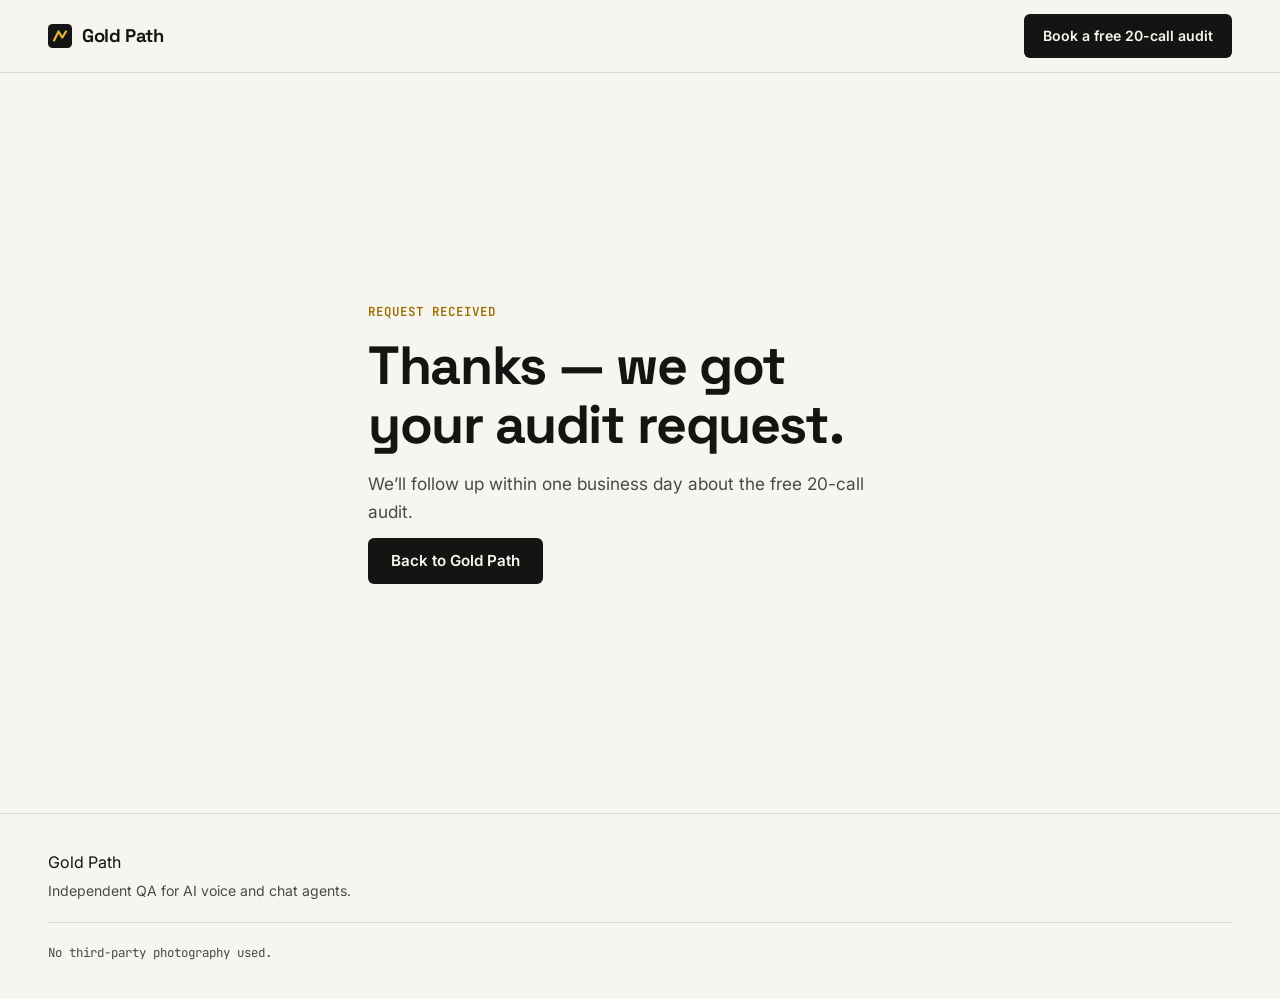
==== thanks.html @ 4098e69e "Add Works with logos, Netlify audit form, and current model wording. Replace the placeholder mailto " ====
<!doctype html>
<html lang="en" data-type="service">
<head>
  <meta charset="utf-8">
  <meta name="viewport" content="width=device-width, initial-scale=1">
  <meta name="theme-color" content="#F7F5F0">
  <title>Thanks — Gold Path</title>
  <meta name="description" content="Thanks. Gold Path received your free 20-call audit request.">
  <meta name="robots" content="noindex">
  <link rel="icon" type="image/svg+xml" href="data:image/svg+xml,%3Csvg xmlns='http://www.w3.org/2000/svg' viewBox='0 0 32 32'%3E%3Crect width='32' height='32' rx='6' fill='%23141413'/%3E%3Cpath d='M8 22L14 10L19 18L24 10' fill='none' stroke='%23E5B53B' stroke-width='3' stroke-linecap='round' stroke-linejoin='round'/%3E%3C/svg%3E">
  <link rel="preconnect" href="https://fonts.googleapis.com">
  <link rel="preconnect" href="https://fonts.gstatic.com" crossorigin>
  <link href="https://fonts.googleapis.com/css2?family=Inter:wght@400;500;600&family=JetBrains+Mono:wght@400;500;600&family=Space+Grotesk:wght@500;600;700&display=swap" rel="stylesheet">
  <link rel="stylesheet" href="styles.css">
</head>
<body>
  <a class="skip-link" href="#main">Skip to main content</a>

  <header class="site-header">
    <div class="wrap header-inner">
      <a class="brand" href="/" aria-label="Gold Path home">
        <span class="brand-mark" aria-hidden="true">
          <svg width="24" height="24" viewBox="0 0 32 32" fill="none">
            <rect width="32" height="32" rx="6" fill="currentColor"/>
            <path d="M8 22L14 10L19 18L24 10" stroke="#E5B53B" stroke-width="3" stroke-linecap="round" stroke-linejoin="round"/>
          </svg>
        </span>
        <span class="brand-name">Gold Path</span>
      </a>
      <div class="header-actions">
        <a class="btn btn-primary btn-sm" href="/#book-audit">Book a free 20-call audit</a>
      </div>
    </div>
  </header>

  <main id="main">
    <section class="section section-light thanks-page">
      <div class="wrap thanks-page-inner">
        <p class="eyebrow">Request received</p>
        <h1>Thanks — we got your audit request.</h1>
        <p class="section-lead">We’ll follow up within one business day about the free 20-call audit.</p>
        <p><a class="btn btn-primary" href="/">Back to Gold Path</a></p>
      </div>
    </section>
  </main>

  <footer class="site-footer">
    <div class="wrap footer-inner">
      <div class="footer-brand">
        <span class="brand-name">Gold Path</span>
        <span class="footer-tagline">Independent QA for AI voice and chat agents.</span>
      </div>
      <p class="footer-meta">No third-party photography used.</p>
    </div>
  </footer>
</body>
</html>
---- styles.css ----
/* Gold Path — Independent QA for AI Voice & Chat Agents
   Design system: single palette, equal edges, quiet hover micro-interactions, accessible contrast */

:root {
  --bg: #F7F5F0;
  --surface: #FFFFFF;
  --surface-2: #EFECE4;
  --ink: #141413;
  --ink-muted: #4A4945;
  --border: #DDD8CC;

  --dark-bg: #141413;
  --dark-surface: #1E1D1B;
  --dark-ink: #F7F5F0;
  --dark-muted: #B8B4A8;
  --dark-border: #2F2E2A;

  --accent: #9A6F00;
  --accent-hover: #7D5A00;
  --accent-on-dark: #E5B53B;

  --pass-ink: #145334;
  --pass-bg: #E5F4EC;
  --fail-ink: #991B1B;
  --fail-bg: #FDECEC;

  --radius-sm: 6px;
  --radius: 10px;
  --radius-lg: 14px;

  --font-display: 'Space Grotesk', -apple-system, BlinkMacSystemFont, 'Segoe UI', sans-serif;
  --font-sans: 'Inter', -apple-system, BlinkMacSystemFont, 'Segoe UI', sans-serif;
  --font-mono: 'JetBrains Mono', ui-monospace, SFMono-Regular, Menlo, monospace;

  --wrap: 1200px;
  --gutter: clamp(20px, 4vw, 48px);
  --ease: cubic-bezier(0.22, 1, 0.36, 1);
}

*,
*::before,
*::after {
  box-sizing: border-box;
}

html {
  scroll-behavior: smooth;
  background: var(--bg);
  color: var(--ink);
  font-family: var(--font-sans);
  font-size: 16px;
  line-height: 1.6;
  -webkit-font-smoothing: antialiased;
}

body {
  margin: 0;
  background: var(--bg);
  color: var(--ink);
  overflow-x: clip;
}

/* Skip link */
.skip-link {
  position: fixed;
  top: 12px;
  left: 12px;
  z-index: 1000;
  padding: 12px 18px;
  background: var(--ink);
  color: var(--bg);
  border-radius: var(--radius-sm);
  font-weight: 600;
  text-decoration: none;
  transform: translateY(-200%);
  transition: transform 0.18s var(--ease);
}

.skip-link:focus {
  transform: translateY(0);
  outline: 3px solid var(--accent-on-dark);
  outline-offset: 2px;
}

/* Focus ring */
:focus-visible {
  outline: 2px solid var(--accent);
  outline-offset: 3px;
}

.section-dark :focus-visible {
  outline-color: var(--accent-on-dark);
}

/* Equal edges container */
.wrap {
  width: 100%;
  max-width: calc(var(--wrap) + var(--gutter) * 2);
  margin-inline: auto;
  padding-inline: var(--gutter);
}

/* Typography */
h1, h2, h3 {
  font-family: var(--font-display);
  margin: 0;
  letter-spacing: -0.025em;
  line-height: 1.1;
  overflow-wrap: break-word;
}

h1 {
  font-size: clamp(2rem, 4.2vw, 3.6rem);
  font-weight: 700;
}

h2 {
  font-size: clamp(1.85rem, 3.2vw, 2.75rem);
  font-weight: 600;
}

h3 {
  font-size: 1.35rem;
  font-weight: 600;
  line-height: 1.25;
}

p {
  margin: 0;
}

.eyebrow {
  font-family: var(--font-mono);
  font-size: 0.78rem;
  font-weight: 600;
  letter-spacing: 0.08em;
  text-transform: uppercase;
  color: var(--accent);
  margin-bottom: 14px;
}

.eyebrow-gold {
  color: var(--accent-on-dark);
}

.mono {
  font-family: var(--font-mono);
}

/* Buttons */
.btn {
  display: inline-flex;
  align-items: center;
  justify-content: center;
  min-height: 46px;
  padding: 0 22px;
  border-radius: var(--radius-sm);
  font-family: var(--font-sans);
  font-size: 0.95rem;
  font-weight: 600;
  text-decoration: none;
  cursor: pointer;
  border: 1.5px solid transparent;
  transition: background-color 0.16s var(--ease), color 0.16s var(--ease), border-color 0.16s var(--ease), transform 0.14s var(--ease);
}

.btn:hover {
  transform: translateY(-1px);
}

.btn:active {
  transform: translateY(1px);
}

.btn-sm {
  min-height: 44px;
  padding: 0 18px;
  font-size: 0.88rem;
}

.btn-full {
  width: 100%;
}

.btn-primary {
  background: var(--ink);
  color: var(--bg);
}

.btn-primary:hover {
  background: #2B2A27;
}

.section-dark .btn-primary {
  background: var(--accent-on-dark);
  color: var(--ink);
}

.section-dark .btn-primary:hover {
  background: #F0C654;
}

.btn-secondary {
  background: transparent;
  color: var(--ink);
  border-color: var(--border);
}

.btn-secondary:hover {
  border-color: var(--ink);
  background: var(--surface);
}

/* Header */
.site-header {
  position: sticky;
  top: 0;
  z-index: 100;
  background: rgba(247, 245, 240, 0.94);
  backdrop-filter: blur(10px);
  border-bottom: 1px solid var(--border);
}

.header-inner {
  display: flex;
  align-items: center;
  justify-content: space-between;
  gap: 24px;
  min-height: 72px;
}

.brand {
  display: inline-flex;
  align-items: center;
  gap: 10px;
  color: var(--ink);
  text-decoration: none;
  font-family: var(--font-display);
  font-weight: 700;
  font-size: 1.15rem;
  letter-spacing: -0.02em;
  min-height: 44px;
}

.brand-mark {
  display: inline-flex;
}

.site-nav {
  display: flex;
  align-items: center;
  gap: 28px;
}

.site-nav a {
  position: relative;
  color: var(--ink-muted);
  text-decoration: none;
  font-size: 0.92rem;
  font-weight: 500;
  min-height: 44px;
  display: inline-flex;
  align-items: center;
  transition: color 0.16s var(--ease);
}

.site-nav a::after {
  content: '';
  position: absolute;
  left: 0;
  right: 0;
  bottom: 10px;
  height: 1.5px;
  background: var(--ink);
  transform: scaleX(0);
  transform-origin: left;
  transition: transform 0.2s var(--ease);
}

.site-nav a:hover {
  color: var(--ink);
}

.site-nav a:hover::after {
  transform: scaleX(1);
}

.header-actions {
  display: flex;
  align-items: center;
  gap: 12px;
}

.menu-toggle {
  display: none;
  width: 44px;
  height: 44px;
  padding: 0;
  background: transparent;
  border: 1.5px solid var(--border);
  border-radius: var(--radius-sm);
  cursor: pointer;
  align-items: center;
  justify-content: center;
}

.menu-bars {
  position: relative;
  width: 18px;
  height: 2px;
  background: var(--ink);
  display: block;
}

.menu-bars::before,
.menu-bars::after {
  content: '';
  position: absolute;
  left: 0;
  width: 18px;
  height: 2px;
  background: var(--ink);
}

.menu-bars::before { top: -6px; }
.menu-bars::after { top: 6px; }

.mobile-nav {
  border-top: 1px solid var(--border);
  background: var(--bg);
  padding: 16px 0 24px;
}

.mobile-nav-inner {
  display: flex;
  flex-direction: column;
  gap: 8px;
}

.mobile-nav a:not(.btn) {
  display: flex;
  align-items: center;
  min-height: 44px;
  color: var(--ink);
  text-decoration: none;
  font-weight: 500;
  border-bottom: 1px solid var(--border);
}

.mobile-nav .btn {
  margin-top: 12px;
}

/* Sections — one section per screen rhythm */
.hero {
  min-height: calc(100svh - 72px);
  display: flex;
  align-items: center;
  padding-block: clamp(40px, 6vh, 72px);
}

.section {
  min-height: 92svh;
  display: flex;
  align-items: center;
  padding-block: clamp(64px, 9vh, 112px);
}

.section-light {
  background: var(--bg);
  color: var(--ink);
}

.section-stone {
  background: var(--surface-2);
  color: var(--ink);
}

.section-dark {
  background: var(--dark-bg);
  color: var(--dark-ink);
}

.section-header {
  max-width: 720px;
  margin-bottom: clamp(36px, 5vh, 56px);
}

.section-lead {
  margin-top: 16px;
  font-size: 1.08rem;
  color: var(--ink-muted);
  max-width: 60ch;
}

.section-dark .section-lead {
  color: var(--dark-muted);
}

/* Hero layout */
.hero-grid {
  display: grid;
  grid-template-columns: minmax(0, 1.05fr) minmax(0, 0.95fr);
  gap: clamp(32px, 5vw, 64px);
  align-items: center;
}

.hero-lead {
  margin-top: 20px;
  font-size: 1.12rem;
  color: var(--ink-muted);
  max-width: 52ch;
}

.hero-actions {
  display: flex;
  flex-wrap: wrap;
  gap: 12px;
  margin-top: 28px;
}

.hero-facts {
  display: grid;
  grid-template-columns: repeat(3, minmax(0, 1fr));
  gap: 16px;
  margin: 36px 0 0;
  padding-top: 24px;
  border-top: 1px solid var(--border);
}

.hero-facts dt {
  font-family: var(--font-mono);
  font-size: 0.72rem;
  text-transform: uppercase;
  letter-spacing: 0.06em;
  color: var(--ink-muted);
  margin-bottom: 4px;
}

.hero-facts dd {
  margin: 0;
  font-size: 0.92rem;
  font-weight: 600;
  color: var(--ink);
}

/* Hero entrance once on load */
[data-enter] [data-enter-item] {
  opacity: 0;
  transform: translateY(14px);
  transition: opacity 0.55s var(--ease), transform 0.55s var(--ease);
}

[data-enter].is-entered [data-enter-item] {
  opacity: 1;
  transform: translateY(0);
}

[data-enter].is-entered [data-enter-item]:nth-child(2) { transition-delay: 0.06s; }
[data-enter].is-entered [data-enter-item]:nth-child(3) { transition-delay: 0.12s; }
[data-enter].is-entered [data-enter-item]:nth-child(4) { transition-delay: 0.18s; }
[data-enter].is-entered [data-enter-item]:nth-child(5) { transition-delay: 0.24s; }

/* Hero visual: One-Page Ship / Don't-Ship Report */
.hero-copy,
.hero-visual,
.thesis-statement,
.diagram-panel,
.scenario-detail,
.close-copy,
.audit-form {
  min-width: 0;
}

.audit-form {
  position: relative;
}

.hp,
.hp * {
  position: absolute;
  left: 0;
  top: 0;
  width: 1px;
  height: 1px;
  padding: 0;
  margin: 0;
  overflow: hidden;
  clip: rect(0, 0, 0, 0);
  clip-path: inset(50%);
  white-space: nowrap;
  border: 0;
}

.audit-form-panel {
  min-width: 0;
}

.audit-thanks {
  background: var(--dark-surface);
  border: 1px solid var(--dark-border);
  border-radius: var(--radius);
  padding: clamp(24px, 3.5vw, 36px);
}

.thanks-kicker {
  margin: 0 0 8px;
  font-family: var(--font-mono);
  font-size: 0.74rem;
  letter-spacing: 0.08em;
  text-transform: uppercase;
  color: var(--accent-on-dark);
}

.audit-thanks h3 {
  margin: 0 0 10px;
  font-family: var(--font-display);
  font-size: 1.45rem;
  line-height: 1.3;
  color: var(--dark-ink);
}

.audit-thanks p {
  margin: 0;
  color: var(--dark-muted);
  font-size: 1rem;
}

.audit-form.is-hidden {
  display: none;
}

.report-card {
  width: 100%;
  max-width: 100%;
  min-width: 0;
  background: var(--surface);
  border: 1.5px solid var(--ink);
  border-radius: var(--radius);
  padding: 24px;
  box-shadow: 0 18px 40px rgba(20, 20, 19, 0.08);
}

.report-header {
  display: flex;
  flex-wrap: wrap;
  align-items: flex-start;
  justify-content: space-between;
  gap: 12px 16px;
  padding-bottom: 16px;
  border-bottom: 1px solid var(--border);
}

.report-header > div {
  min-width: 0;
  flex: 1 1 200px;
}

.report-kicker {
  display: block;
  font-family: var(--font-mono);
  font-size: 0.72rem;
  font-weight: 600;
  letter-spacing: 0.06em;
  color: var(--accent);
}

.report-meta {
  font-family: var(--font-mono);
  font-size: 0.82rem;
  color: var(--ink-muted);
  margin-top: 4px;
  overflow-wrap: anywhere;
}

.verdict {
  font-family: var(--font-mono);
  font-size: 0.78rem;
  font-weight: 600;
  padding: 6px 10px;
  border-radius: 4px;
  white-space: nowrap;
}

.verdict-hold {
  background: var(--fail-bg);
  color: var(--fail-ink);
  border: 1px solid #F5C2C2;
}

.report-summary-bar {
  display: grid;
  grid-template-columns: repeat(4, minmax(0, 1fr));
  gap: 12px;
  padding: 14px 0;
  border-bottom: 1px solid var(--border);
}

.stat-label {
  display: block;
  font-size: 0.74rem;
  color: var(--ink-muted);
}

.stat-val {
  font-family: var(--font-mono);
  font-size: 0.92rem;
  font-weight: 600;
  color: var(--ink);
}

.stat-fail {
  color: var(--fail-ink);
}

.report-table {
  margin-top: 12px;
  display: flex;
  flex-direction: column;
}

.report-row {
  display: grid;
  grid-template-columns: minmax(0, 1fr) auto auto;
  gap: 16px;
  align-items: center;
  padding: 10px 8px;
  border-bottom: 1px solid var(--border);
  font-size: 0.88rem;
}

.report-row > span:first-child {
  min-width: 0;
  overflow-wrap: break-word;
}

.report-head {
  font-family: var(--font-mono);
  font-size: 0.72rem;
  text-transform: uppercase;
  letter-spacing: 0.05em;
  color: var(--ink-muted);
  padding-top: 4px;
}

.report-row-fail {
  background: #FFF8F8;
}

.pill {
  display: inline-block;
  font-family: var(--font-mono);
  font-size: 0.72rem;
  font-weight: 600;
  padding: 3px 8px;
  border-radius: 4px;
}

.pill-pass {
  background: var(--pass-bg);
  color: var(--pass-ink);
}

.pill-fail {
  background: var(--fail-bg);
  color: var(--fail-ink);
}

.report-blocker {
  margin-top: 14px;
  padding: 12px 14px;
  background: var(--bg);
  border-left: 3px solid var(--fail-ink);
  border-radius: 0 var(--radius-sm) var(--radius-sm) 0;
  font-size: 0.84rem;
  color: var(--ink);
}

.blocker-tag {
  display: inline-block;
  font-family: var(--font-mono);
  font-size: 0.7rem;
  font-weight: 600;
  color: var(--fail-ink);
  margin-bottom: 4px;
}

/* Section 2: Thesis + Word Highlight + Diagram */
.thesis-grid {
  display: grid;
  grid-template-columns: minmax(0, 1fr) minmax(0, 1fr);
  gap: clamp(32px, 5vw, 64px);
  align-items: center;
}

.word-highlight {
  font-family: var(--font-display);
  font-size: clamp(1.25rem, 2vw, 1.65rem);
  line-height: 1.45;
  font-weight: 500;
  color: var(--ink);
}

.word-highlight .wh-word {
  color: rgba(20, 20, 19, 0.28);
  transition: color 0.25s ease;
}

.word-highlight .wh-word.is-lit {
  color: var(--ink);
}

.stack-list {
  margin-top: 32px;
  padding-top: 24px;
  border-top: 1px solid var(--border);
}

.stack-label {
  display: block;
  font-family: var(--font-mono);
  font-size: 0.74rem;
  text-transform: uppercase;
  letter-spacing: 0.06em;
  color: var(--ink-muted);
  margin-bottom: 12px;
}

.stack-pills {
  list-style: none;
  margin: 0;
  padding: 0;
  display: flex;
  flex-wrap: wrap;
  gap: 8px;
}

.stack-pills li {
  padding: 6px 14px;
  background: var(--surface);
  border: 1px solid var(--border);
  border-radius: var(--radius-sm);
  font-family: var(--font-mono);
  font-size: 0.84rem;
  font-weight: 500;
}

.diagram-panel {
  background: var(--surface-2);
  border: 1px solid var(--border);
  border-radius: var(--radius);
  padding: 20px;
}

.qa-diagram {
  width: 100%;
  height: auto;
  display: block;
}

/* Section 3: Scenarios (Dark Band) */
.scenarios-layout {
  display: grid;
  grid-template-columns: minmax(0, 0.42fr) minmax(0, 0.58fr);
  gap: clamp(24px, 4vw, 48px);
  align-items: start;
}

.scenario-list {
  display: flex;
  flex-direction: column;
  gap: 8px;
}

.scenario-btn {
  display: flex;
  align-items: center;
  gap: 16px;
  width: 100%;
  min-height: 56px;
  padding: 14px 18px;
  background: transparent;
  border: 1px solid var(--dark-border);
  border-radius: var(--radius-sm);
  color: var(--dark-muted);
  font-family: var(--font-display);
  font-size: 1.05rem;
  font-weight: 500;
  text-align: left;
  cursor: pointer;
  transition: background-color 0.16s var(--ease), border-color 0.16s var(--ease), color 0.16s var(--ease), transform 0.14s var(--ease);
}

.scenario-btn:hover {
  border-color: var(--accent-on-dark);
  color: var(--dark-ink);
  transform: translateY(-2px);
}

.scenario-btn.is-active {
  background: var(--dark-surface);
  border-color: var(--accent-on-dark);
  color: var(--dark-ink);
}

.scenario-num {
  font-family: var(--font-mono);
  font-size: 0.78rem;
  color: var(--accent-on-dark);
}

.scenario-detail {
  background: var(--dark-surface);
  border: 1px solid var(--dark-border);
  border-radius: var(--radius);
  padding: clamp(24px, 3.5vw, 36px);
}

.panel-top {
  margin-bottom: 16px;
}

.mono-tag {
  display: inline-block;
  font-family: var(--font-mono);
  font-size: 0.72rem;
  color: var(--accent-on-dark);
  letter-spacing: 0.08em;
  margin-bottom: 8px;
}

.scenario-panel p {
  color: var(--dark-muted);
  font-size: 1.02rem;
}

.check-box {
  margin-top: 24px;
  padding-top: 20px;
  border-top: 1px solid var(--dark-border);
}

.check-label {
  display: block;
  font-family: var(--font-mono);
  font-size: 0.74rem;
  text-transform: uppercase;
  letter-spacing: 0.06em;
  color: var(--dark-ink);
  margin-bottom: 12px;
}

.check-box ul {
  margin: 0;
  padding-left: 18px;
  color: var(--dark-muted);
  display: flex;
  flex-direction: column;
  gap: 8px;
}

/* Section 4: Services */
.services-list {
  display: flex;
  flex-direction: column;
  border-top: 1.5px solid var(--ink);
}

.service-row {
  display: grid;
  grid-template-columns: minmax(180px, 0.24fr) minmax(0, 0.52fr) auto;
  gap: 28px;
  align-items: center;
  padding: 32px 24px;
  border-bottom: 1px solid var(--border);
  background: transparent;
  transition: background-color 0.16s var(--ease), transform 0.16s var(--ease);
}

.service-row:hover {
  background: var(--surface);
  transform: translateY(-2px);
}

.service-row-featured {
  background: var(--surface);
  border-left: 4px solid var(--accent);
}

.service-type {
  display: block;
  font-family: var(--font-mono);
  font-size: 0.74rem;
  text-transform: uppercase;
  letter-spacing: 0.06em;
  color: var(--accent);
  margin-bottom: 6px;
}

.service-price {
  font-family: var(--font-display);
  font-size: 1.5rem;
  font-weight: 700;
  color: var(--ink);
}

.service-price span {
  font-size: 0.95rem;
  font-weight: 500;
  color: var(--ink-muted);
}

.service-body h3 {
  margin-bottom: 8px;
}

.service-body p {
  color: var(--ink-muted);
  max-width: 56ch;
}

/* Section 5: Process */
.steps-grid {
  list-style: none;
  margin: 0;
  padding: 0;
  display: grid;
  grid-template-columns: repeat(3, minmax(0, 1fr));
  gap: 24px;
}

.step-card {
  background: var(--surface);
  border: 1px solid var(--border);
  border-radius: var(--radius);
  padding: 28px;
}

.step-num {
  display: inline-block;
  font-family: var(--font-mono);
  font-size: 0.82rem;
  font-weight: 600;
  color: var(--accent);
  margin-bottom: 14px;
}

.step-card h3 {
  margin-bottom: 10px;
}

.step-card p {
  color: var(--ink-muted);
  font-size: 0.96rem;
}

/* Section 6: Close & Form */
.close-grid {
  display: grid;
  grid-template-columns: minmax(0, 0.95fr) minmax(0, 1.05fr);
  gap: clamp(32px, 5vw, 64px);
  align-items: start;
}

.contact-note {
  margin-top: 32px;
  padding-top: 24px;
  border-top: 1px solid var(--dark-border);
}

.contact-direct {
  font-size: 1rem;
  color: var(--dark-ink);
}

.inline-link {
  color: var(--accent-on-dark);
  text-underline-offset: 4px;
}

.placeholder-notice {
  margin-top: 10px;
  font-size: 0.86rem;
  color: var(--dark-muted);
}

.placeholder-notice code {
  font-family: var(--font-mono);
  font-size: 0.82rem;
  color: var(--dark-ink);
}

.audit-form {
  background: var(--dark-surface);
  border: 1px solid var(--dark-border);
  border-radius: var(--radius);
  padding: clamp(24px, 3.5vw, 36px);
  display: flex;
  flex-direction: column;
  gap: 18px;
}

.field {
  display: flex;
  flex-direction: column;
  gap: 6px;
}

.field label {
  font-size: 0.88rem;
  font-weight: 500;
  color: var(--dark-ink);
}

.field input,
.field select,
.field textarea {
  width: 100%;
  min-height: 46px;
  padding: 10px 14px;
  background: var(--dark-bg);
  border: 1.5px solid var(--dark-border);
  border-radius: var(--radius-sm);
  color: var(--dark-ink);
  font-family: var(--font-sans);
  font-size: 0.95rem;
}

.field textarea {
  min-height: 92px;
  resize: vertical;
}

.field input:focus,
.field select:focus,
.field textarea:focus {
  border-color: var(--accent-on-dark);
  outline: none;
}

.field-error {
  font-size: 0.82rem;
  color: #FCA5A5;
  min-height: 1.1em;
}

.form-status {
  font-size: 0.86rem;
  color: var(--accent-on-dark);
  min-height: 1.2em;
}

/* Footer */
.site-footer {
  background: var(--bg);
  border-top: 1px solid var(--border);
  padding-block: 36px;
}

.footer-inner {
  display: flex;
  flex-wrap: wrap;
  align-items: center;
  justify-content: space-between;
  gap: 20px;
}

.footer-brand {
  display: flex;
  flex-direction: column;
  gap: 4px;
}

.footer-tagline {
  font-size: 0.88rem;
  color: var(--ink-muted);
}

.footer-nav {
  display: flex;
  flex-wrap: wrap;
  gap: 20px;
}

.footer-nav a {
  color: var(--ink-muted);
  text-decoration: none;
  font-size: 0.88rem;
  min-height: 44px;
  display: inline-flex;
  align-items: center;
}

.footer-nav a:hover {
  color: var(--ink);
  text-decoration: underline;
  text-underline-offset: 4px;
}

.footer-meta {
  width: 100%;
  padding-top: 20px;
  border-top: 1px solid var(--border);
  font-family: var(--font-mono);
  font-size: 0.78rem;
  color: var(--ink-muted);
}


/* Works with logo strip */
.works-with {
  background: var(--bg);
  border-top: 1px solid var(--border);
  border-bottom: 1px solid var(--border);
  padding-block: 32px;
}

.works-with-inner {
  display: flex;
  flex-wrap: wrap;
  align-items: center;
  gap: 16px 40px;
  min-width: 0;
}

.works-with-label {
  margin: 0;
  font-family: var(--font-mono);
  font-size: 0.72rem;
  letter-spacing: 0.08em;
  text-transform: uppercase;
  color: var(--ink-muted);
  flex: 0 0 auto;
}

.works-with-logos {
  list-style: none;
  margin: 0;
  padding: 0;
  display: flex;
  flex-wrap: wrap;
  align-items: center;
  gap: 20px 36px;
  min-width: 0;
  flex: 1 1 16rem;
}

.works-with-logos li {
  min-width: 0;
}

.ww-logo {
  display: block;
  height: 28px;
  background-color: var(--ink-muted);
  -webkit-mask-repeat: no-repeat;
  mask-repeat: no-repeat;
  -webkit-mask-position: center;
  mask-position: center;
  -webkit-mask-size: contain;
  mask-size: contain;
}

.ww-vapi {
  /* Official Vapi wordmark, viewBox 101×33 */
  width: calc(28px * 101 / 33);
  -webkit-mask-image: url("assets/logos/vapi.svg");
  mask-image: url("assets/logos/vapi.svg");
}

.ww-retell {
  /* Official Retell wordmark; use content box 595×163 to skip file padding */
  width: calc(28px * 595 / 163);
  -webkit-mask-image: url("assets/logos/retell.svg");
  mask-image: url("assets/logos/retell.svg");
}

.ww-bland {
  /* Official Bland wordmark, viewBox 110.299×28 */
  width: calc(28px * 110.299 / 28);
  -webkit-mask-image: url("assets/logos/bland.svg");
  mask-image: url("assets/logos/bland.svg");
}

.ww-livekit {
  /* Official LiveKit wordmark, viewBox 793×182 */
  width: calc(28px * 793 / 182);
  -webkit-mask-image: url("assets/logos/livekit.svg");
  mask-image: url("assets/logos/livekit.svg");
}

/* Responsive */
@media (max-width: 1024px) {
  .hero-grid,
  .thesis-grid,
  .scenarios-layout,
  .close-grid {
    grid-template-columns: minmax(0, 1fr);
  }

  .service-row {
    grid-template-columns: minmax(0, 1fr);
    gap: 16px;
  }

  .steps-grid {
    grid-template-columns: minmax(0, 1fr);
  }

  .hero,
  .section {
    min-height: auto;
  }
}

@media (max-width: 768px) {
  .site-nav,
  .header-actions .btn {
    display: none;
  }

  .menu-toggle {
    display: inline-flex;
  }

  .hero-facts {
    grid-template-columns: minmax(0, 1fr);
    gap: 12px;
  }

  .report-summary-bar {
    grid-template-columns: repeat(2, minmax(0, 1fr));
  }
}

@media (max-width: 480px) {
  h1 {
    font-size: clamp(1.75rem, 7vw, 2.15rem);
  }

  .works-with-inner {
    gap: 14px 20px;
  }

  .works-with-logos {
    gap: 16px 24px;
  }

  .ww-logo {
    height: 22px;
  }

  .ww-vapi { width: calc(22px * 101 / 33); }
  .ww-retell { width: calc(22px * 595 / 163); }
  .ww-bland { width: calc(22px * 110.299 / 28); }
  .ww-livekit { width: calc(22px * 793 / 182); }

  .hero-actions .btn,
  .service-cta .btn {
    width: 100%;
  }

  .report-card {
    padding: 16px;
  }

  .report-row {
    font-size: 0.8rem;
    gap: 8px;
    padding: 9px 4px;
  }

  .service-row {
    padding: 24px 16px;
  }

  .diagram-panel {
    padding: 12px;
  }
}

.thanks-page {
  min-height: calc(100svh - 160px);
}

.thanks-page-inner {
  max-width: 40rem;
}

.thanks-page-inner .btn {
  margin-top: 12px;
}

/* Reduced motion */
@media (prefers-reduced-motion: reduce) {
  html {
    scroll-behavior: auto;
  }

  [data-enter] [data-enter-item] {
    opacity: 1;
    transform: none;
    transition: none;
  }

  .word-highlight .wh-word {
    color: var(--ink);
    transition: none;
  }

  .btn,
  .scenario-btn,
  .service-row {
    transition: none;
  }
}
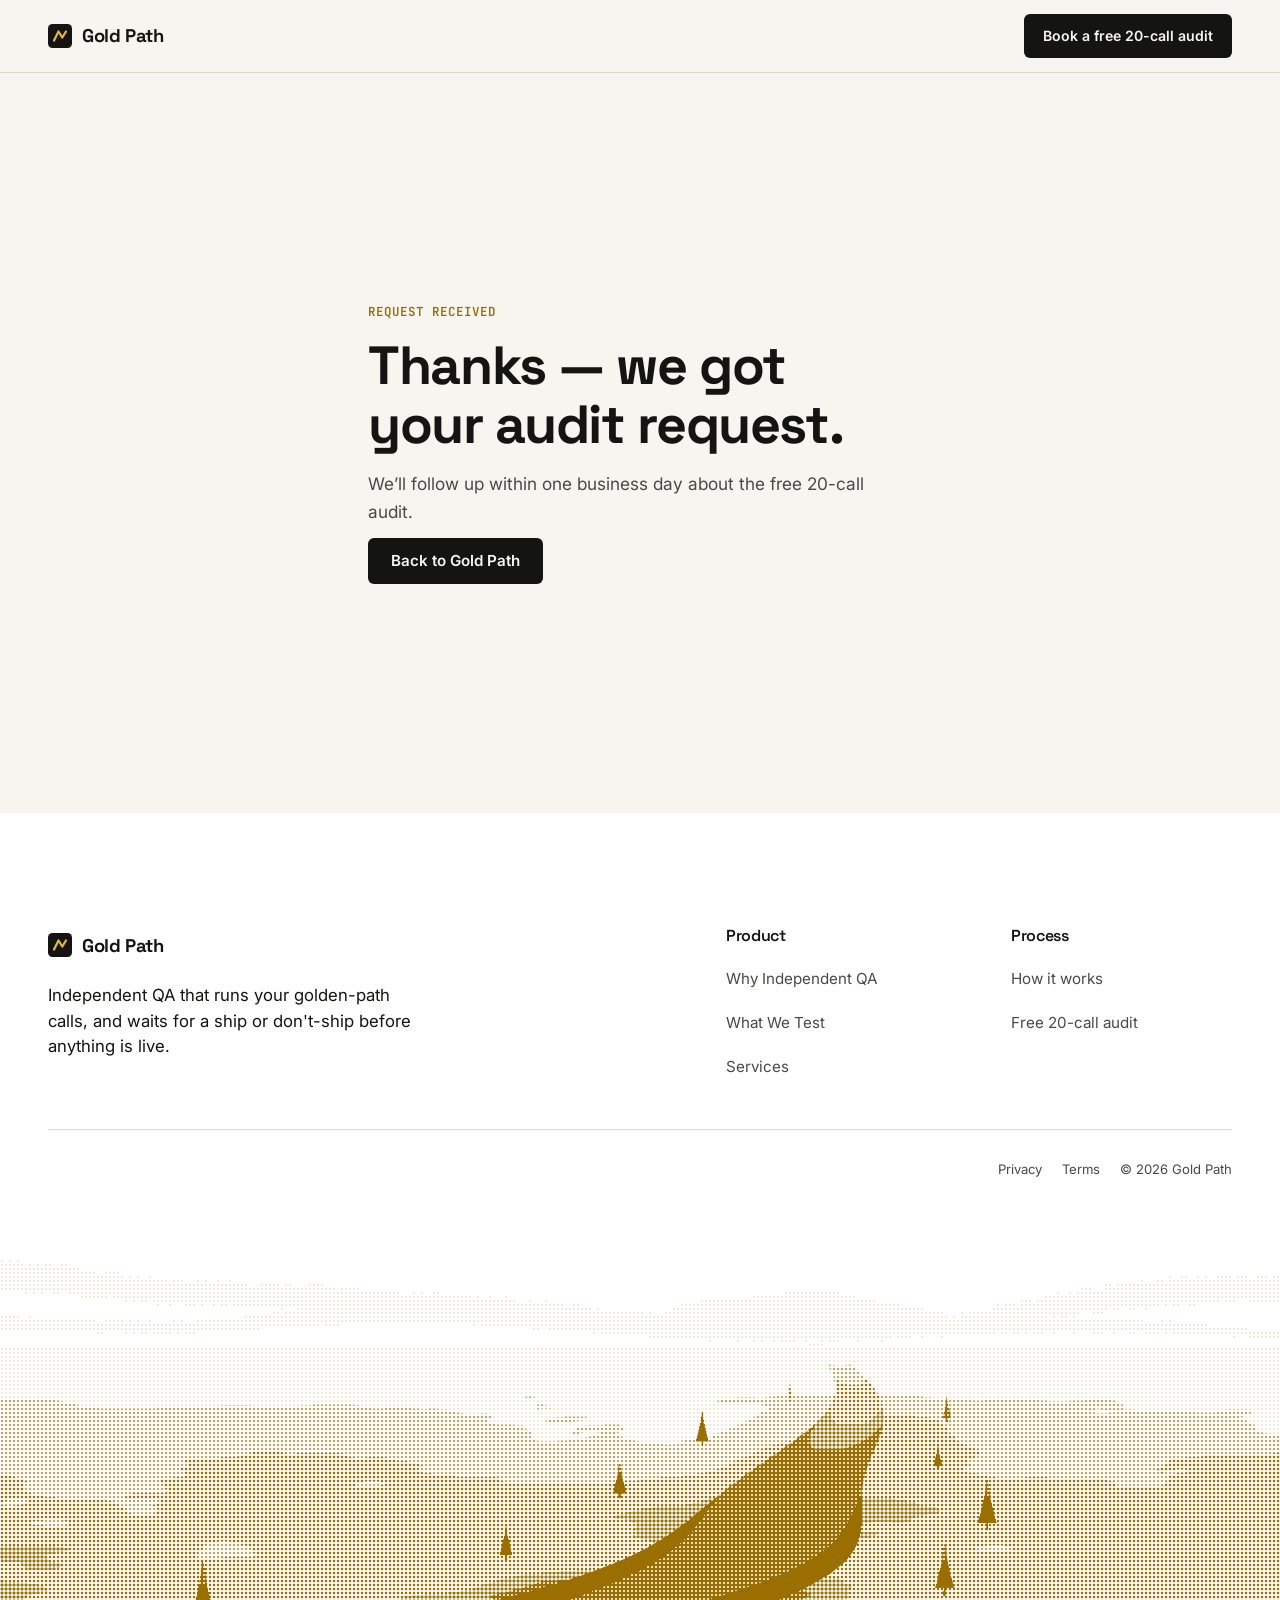
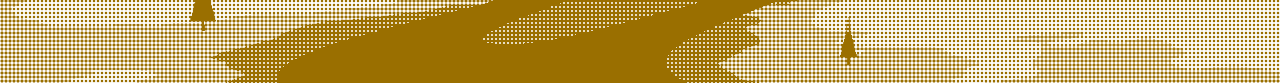
==== commit 13dad384: "Add Salman-style Gold Path footer with dithered winding-path art Replace the compact footer with a w" ====
--- a/thanks.html
+++ b/thanks.html
@@ -44,13 +44,48 @@
     </section>
   </main>
 
-  <footer class="site-footer">
-    <div class="wrap footer-inner">
-      <div class="footer-brand">
-        <span class="brand-name">Gold Path</span>
-        <span class="footer-tagline">Independent QA for AI voice and chat agents.</span>
+  <footer class="site-footer" id="site-footer">
+    <div class="wrap footer-top">
+      <div class="footer-brand-block">
+        <a class="brand" href="/" aria-label="Gold Path home">
+          <span class="brand-mark" aria-hidden="true">
+            <svg width="24" height="24" viewBox="0 0 32 32" fill="none">
+              <rect width="32" height="32" rx="6" fill="currentColor"/>
+              <path d="M8 22L14 10L19 18L24 10" stroke="#E5B53B" stroke-width="3" stroke-linecap="round" stroke-linejoin="round"/>
+            </svg>
+          </span>
+          <span class="brand-name">Gold Path</span>
+        </a>
+        <p class="footer-pitch">Independent QA that runs your golden-path calls, and waits for a ship or don't-ship before anything is live.</p>
       </div>
-      <p class="footer-meta">No third-party photography used.</p>
+
+      <nav class="footer-cols" aria-label="Footer">
+        <div class="footer-col">
+          <p class="footer-col-title">Product</p>
+          <a href="/#why-independent">Why Independent QA</a>
+          <a href="/#scenarios">What We Test</a>
+          <a href="/#services">Services</a>
+        </div>
+        <div class="footer-col">
+          <p class="footer-col-title">Process</p>
+          <a href="/#how-it-works">How it works</a>
+          <a href="/#book-audit">Free 20-call audit</a>
+        </div>
+      </nav>
+    </div>
+
+    <div class="wrap">
+      <div class="footer-legal">
+        <nav class="footer-legal-links" aria-label="Legal">
+          <a href="privacy.html">Privacy</a>
+          <a href="terms.html">Terms</a>
+          <span>© 2026 Gold Path</span>
+        </nav>
+      </div>
+    </div>
+
+    <div class="footer-art" aria-hidden="true">
+      <img src="assets/footer-gold-path.png" alt="" width="1600" height="720" loading="lazy" decoding="async">
     </div>
   </footer>
 </body>
--- a/styles.css
+++ b/styles.css
@@ -34,6 +34,7 @@
 
   --wrap: 1200px;
   --gutter: clamp(20px, 4vw, 48px);
+  --header-h: 72px;
   --ease: cubic-bezier(0.22, 1, 0.36, 1);
 }
 
@@ -557,12 +558,27 @@
 }
 
 .report-kicker {
-  display: block;
+  display: inline-flex;
+  align-items: center;
+  gap: 8px;
   font-family: var(--font-mono);
   font-size: 0.72rem;
   font-weight: 600;
   letter-spacing: 0.06em;
   color: var(--accent);
+}
+
+.live-dot {
+  width: 7px;
+  height: 7px;
+  border-radius: 50%;
+  background: var(--accent);
+  animation: dot-pulse 2.8s ease-in-out infinite;
+}
+
+@keyframes dot-pulse {
+  0%, 100% { opacity: 1; transform: scale(1); }
+  50% { opacity: 0.4; transform: scale(0.85); }
 }
 
 .report-meta {
@@ -627,6 +643,43 @@
   padding: 10px 8px;
   border-bottom: 1px solid var(--border);
   font-size: 0.88rem;
+  border-radius: 4px;
+  transition: background-color 0.18s var(--ease), transform 0.18s var(--ease);
+}
+
+.report-row:not(.report-head):hover {
+  background: var(--bg);
+  transform: translateX(2px);
+}
+
+.report-row-fail:hover {
+  background: #FDECEC;
+}
+
+/* Staggered report entrance on load */
+[data-enter] .report-row:not(.report-head),
+[data-enter] .report-blocker {
+  opacity: 0;
+  transform: translateY(8px);
+}
+
+[data-enter].is-entered .report-row:not(.report-head),
+[data-enter].is-entered .report-blocker {
+  animation: report-row-in 0.45s var(--ease) forwards;
+}
+
+[data-enter].is-entered .report-row:nth-child(2) { animation-delay: 0.22s; }
+[data-enter].is-entered .report-row:nth-child(3) { animation-delay: 0.30s; }
+[data-enter].is-entered .report-row:nth-child(4) { animation-delay: 0.38s; }
+[data-enter].is-entered .report-row:nth-child(5) { animation-delay: 0.46s; }
+[data-enter].is-entered .report-row:nth-child(6) { animation-delay: 0.54s; }
+[data-enter].is-entered .report-blocker { animation-delay: 0.64s; }
+
+@keyframes report-row-in {
+  to {
+    opacity: 1;
+    transform: translateY(0);
+  }
 }
 
 .report-row > span:first-child {
@@ -736,13 +789,35 @@
 }
 
 .stack-pills li {
-  padding: 6px 14px;
+  display: inline-flex;
+  align-items: center;
+  gap: 8px;
+  padding: 7px 14px;
   background: var(--surface);
   border: 1px solid var(--border);
   border-radius: var(--radius-sm);
   font-family: var(--font-mono);
   font-size: 0.84rem;
   font-weight: 500;
+  transition: transform 0.16s var(--ease), border-color 0.16s var(--ease);
+}
+
+.stack-pills li:hover {
+  transform: translateY(-2px);
+  border-color: var(--ink);
+}
+
+.stack-icon {
+  width: 18px;
+  height: 18px;
+  border-radius: 4px;
+  object-fit: contain;
+  flex-shrink: 0;
+  display: block;
+}
+
+.stack-icon-svg {
+  color: var(--ink-muted);
 }
 
 .diagram-panel {
@@ -756,6 +831,35 @@
   width: 100%;
   height: auto;
   display: block;
+}
+
+.diagram-pulse {
+  stroke-dasharray: 28 180;
+  stroke-dashoffset: 208;
+  animation: diagram-flow 3.2s linear infinite;
+}
+
+.diagram-pulse-2 {
+  animation-delay: 0.7s;
+}
+
+.diagram-pulse-3 {
+  animation-delay: 1.4s;
+}
+
+.diagram-pulse-out {
+  stroke-dasharray: 14 44;
+  stroke-dashoffset: 58;
+  animation: diagram-flow-out 3.2s linear infinite;
+  animation-delay: 1.8s;
+}
+
+@keyframes diagram-flow {
+  to { stroke-dashoffset: 0; }
+}
+
+@keyframes diagram-flow-out {
+  to { stroke-dashoffset: 0; }
 }
 
 /* Section 3: Scenarios (Dark Band) */
@@ -1050,60 +1154,125 @@
   min-height: 1.2em;
 }
 
-/* Footer */
+/* Footer — white band, column links, dithered path bleeding off the bottom */
 .site-footer {
-  background: var(--bg);
-  border-top: 1px solid var(--border);
-  padding-block: 36px;
-}
-
-.footer-inner {
-  display: flex;
-  flex-wrap: wrap;
-  align-items: center;
-  justify-content: space-between;
-  gap: 20px;
-}
-
-.footer-brand {
+  background: var(--surface);
+  color: var(--ink);
+  padding: 0;
+  overflow: hidden;
+}
+
+.footer-top {
+  display: grid;
+  grid-template-columns: minmax(0, 1.15fr) minmax(0, 1fr);
+  gap: clamp(40px, 8vw, 96px);
+  padding-top: calc(var(--header-h) + clamp(24px, 3vw, 40px));
+  padding-bottom: clamp(28px, 4vw, 40px);
+  align-items: start;
+}
+
+.footer-brand-block {
+  max-width: 28rem;
+}
+
+.footer-pitch {
+  margin-top: 16px;
+  font-size: 1.05rem;
+  line-height: 1.5;
+  color: var(--ink);
+  max-width: 34ch;
+}
+
+.footer-cols {
+  display: grid;
+  grid-template-columns: repeat(2, minmax(0, 1fr));
+  gap: clamp(28px, 5vw, 64px);
+}
+
+.footer-col {
   display: flex;
   flex-direction: column;
-  gap: 4px;
-}
-
-.footer-tagline {
-  font-size: 0.88rem;
-  color: var(--ink-muted);
-}
-
-.footer-nav {
-  display: flex;
-  flex-wrap: wrap;
-  gap: 20px;
-}
-
-.footer-nav a {
+  align-items: flex-start;
+}
+
+.footer-col-title {
+  margin: 0 0 8px;
+  font-family: var(--font-display);
+  font-size: 1rem;
+  font-weight: 600;
+  letter-spacing: -0.02em;
+  color: var(--ink);
+}
+
+.footer-col a {
   color: var(--ink-muted);
   text-decoration: none;
-  font-size: 0.88rem;
+  font-size: 0.95rem;
   min-height: 44px;
   display: inline-flex;
   align-items: center;
-}
-
-.footer-nav a:hover {
+  transition: color 0.16s var(--ease);
+}
+
+.footer-col a:hover {
   color: var(--ink);
   text-decoration: underline;
   text-underline-offset: 4px;
 }
 
-.footer-meta {
+.footer-legal {
+  display: flex;
+  flex-wrap: wrap;
+  align-items: center;
+  justify-content: flex-end;
+  gap: 12px 24px;
+  padding-top: 18px;
+  border-top: 1px solid var(--border);
+}
+
+.footer-legal-links {
+  display: flex;
+  flex-wrap: wrap;
+  align-items: center;
+  gap: 8px 20px;
+}
+
+.footer-legal-links a,
+.footer-legal-links span {
+  color: var(--ink-muted);
+  text-decoration: none;
+  font-size: 0.82rem;
+  min-height: 44px;
+  display: inline-flex;
+  align-items: center;
+}
+
+.footer-legal-links a:hover {
+  color: var(--ink);
+  text-decoration: underline;
+  text-underline-offset: 3px;
+}
+
+.footer-art {
+  position: relative;
   width: 100%;
-  padding-top: 20px;
-  border-top: 1px solid var(--border);
-  font-family: var(--font-mono);
-  font-size: 0.78rem;
-  color: var(--ink-muted);
+  height: clamp(200px, 36vw, 440px);
+  margin-top: clamp(20px, 4vw, 56px);
+  pointer-events: none;
+  overflow: hidden;
+}
+
+.footer-art img {
+  position: absolute;
+  left: 0;
+  right: 0;
+  bottom: 0;
+  width: 100%;
+  height: 125%;
+  object-fit: cover;
+  object-position: center bottom;
+  display: block;
+  user-select: none;
 }
 
 
@@ -1194,7 +1363,8 @@
   .hero-grid,
   .thesis-grid,
   .scenarios-layout,
-  .close-grid {
+  .close-grid,
+  .footer-top {
     grid-template-columns: minmax(0, 1fr);
   }
 
@@ -1231,6 +1401,19 @@
   .report-summary-bar {
     grid-template-columns: repeat(2, minmax(0, 1fr));
   }
+
+  .footer-cols {
+    grid-template-columns: minmax(0, 1fr);
+    gap: 28px;
+  }
+
+  .footer-legal {
+    justify-content: flex-start;
+  }
+
+  .footer-art {
+    height: clamp(200px, 58vw, 320px);
+  }
 }
 
 @media (max-width: 480px) {
@@ -1291,6 +1474,29 @@
   margin-top: 12px;
 }
 
+.legal-page {
+  min-height: auto;
+  align-items: flex-start;
+}
+
+.legal-copy {
+  max-width: 40rem;
+  display: flex;
+  flex-direction: column;
+  gap: 16px;
+  padding-block: 12px;
+}
+
+.legal-copy h2 {
+  font-size: 1.25rem;
+  margin-top: 8px;
+}
+
+.legal-copy .btn {
+  margin-top: 8px;
+  align-self: flex-start;
+}
+
 /* Reduced motion */
 @media (prefers-reduced-motion: reduce) {
   html {
@@ -1310,7 +1516,18 @@
 
   .btn,
   .scenario-btn,
-  .service-row {
+  .service-row,
+  .stack-pills li,
+  .report-row {
     transition: none;
   }
-}
+
+  .live-dot,
+  .diagram-pulse,
+  [data-enter].is-entered .report-row:not(.report-head),
+  [data-enter].is-entered .report-blocker {
+    animation: none;
+    opacity: 1;
+    transform: none;
+  }
+}
